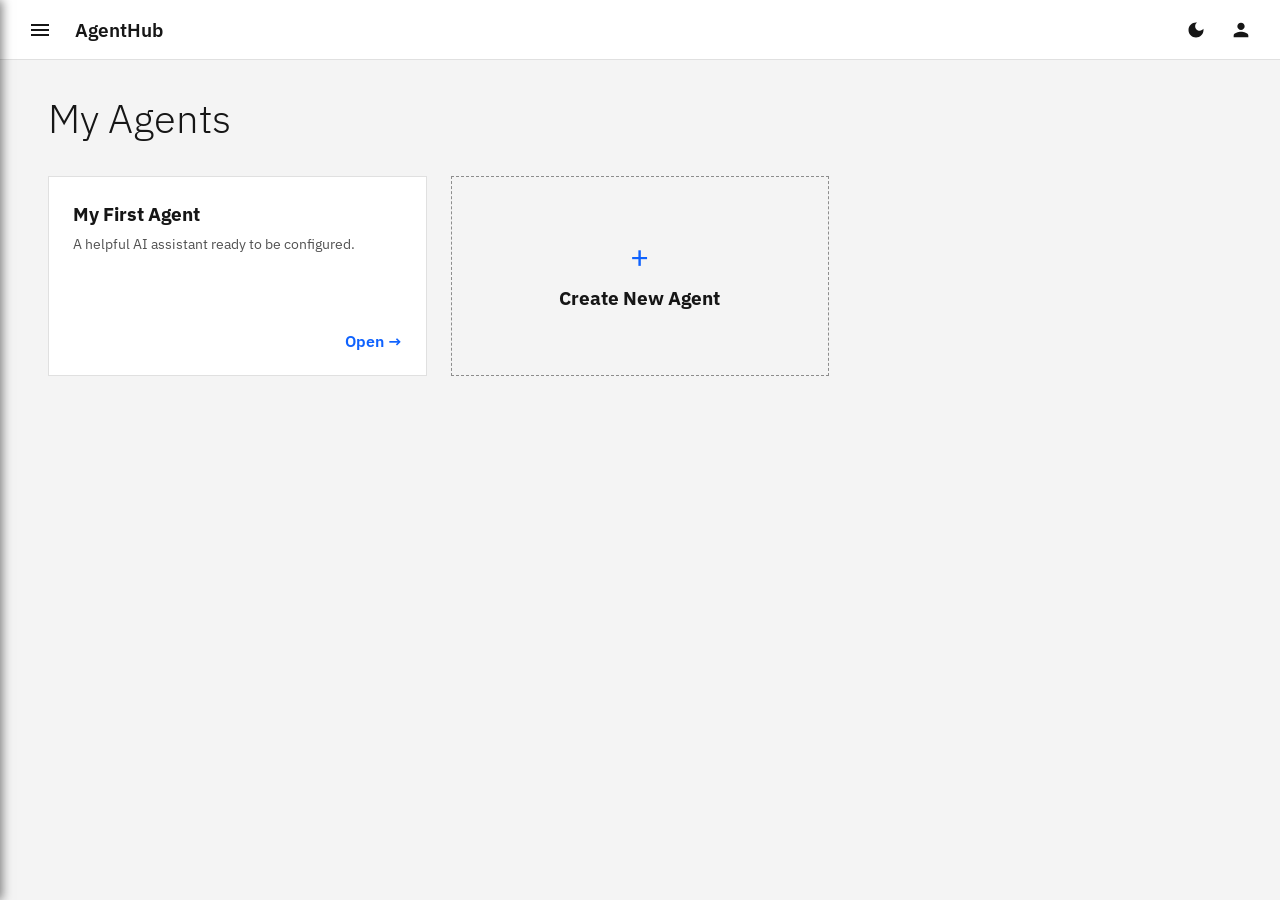
==== frontend/index.html @ a2cb10f6 "feat: Add UI improvements - Add Delete Agent button in orchestrator config panel - Add Profile butto" ====
<!DOCTYPE html>
<html lang="en">

<head>
    <meta charset="UTF-8">
    <meta name="viewport" content="width=device-width, initial-scale=1.0">
    <title>Agent Dashboard</title>
    <link rel="stylesheet" href="css/style.css">
    <link href="https://fonts.googleapis.com/css2?family=IBM+Plex+Sans:wght@300;400;500;600&display=swap"
        rel="stylesheet">
    <style>
        body {
            background-color: #f4f4f4;
            margin: 0;
            /* Remove default margin */
            padding: 0;
            /* Remove body padding to let sidebar touch edges */
        }

        .dashboard-container {
            padding: 2rem 3rem;
            /* Add generous padding to the content */
            height: 100%;
            overflow-y: auto;
        }

        .dashboard-header {
            margin: 0 0 2rem 0;
            display: flex;
            justify-content: space-between;
            align-items: center;
        }

        .dashboard-header h1 {
            font-weight: 300;
            font-size: 2.5rem;
            color: #161616;
        }

        .agent-grid {
            display: grid;
            grid-template-columns: repeat(auto-fill, minmax(300px, 1fr));
            gap: 1.5rem;
            margin: 0;
        }

        .agent-card {
            background: white;
            border: 1px solid #e0e0e0;
            padding: 1.5rem;
            cursor: pointer;
            transition: all 0.2s;
            display: flex;
            flex-direction: column;
            height: 200px;
            position: relative;
        }

        .agent-card:hover {
            transform: translateY(-4px);
            box-shadow: 0 4px 12px rgba(0, 0, 0, 0.1);
            border-color: #0f62fe;
        }

        .agent-card h3 {
            font-size: 1.2rem;
            margin-bottom: 0.5rem;
            color: #161616;
        }

        .agent-card p {
            color: #525252;
            font-size: 0.9rem;
            line-height: 1.4;
            flex: 1;
        }

        .agent-card .arrow {
            align-self: flex-end;
            color: #0f62fe;
            font-weight: 600;
        }

        .create-card {
            border: 1px dashed #8d8d8d;
            background: transparent;
            align-items: center;
            justify-content: center;
        }

        .create-card:hover {
            background: #e5e5e5;
            border-color: #161616;
        }

        .create-icon {
            font-size: 2rem;
            margin-bottom: 0.5rem;
            color: #0f62fe;
        }
    </style>
</head>

<body>
    <div class="app-container">
        <!-- Global Sidebar -->
        <nav class="main-nav" id="main-nav">
            <div class="nav-header">
                AgentHub
            </div>
            <div class="nav-links">
                <a href="index.html" class="nav-item active">
                    Agents
                </a>
                <a href="chat.html" class="nav-item">
                    Chat
                </a>
            </div>
        </nav>

        <!-- Overlay -->
        <div class="sidebar-overlay" id="sidebar-overlay" onclick="toggleSidebar()"></div>

        <!-- Top Navbar -->
        <div class="top-navbar">
            <button class="hamburger-btn" onclick="toggleSidebar()">
                <svg viewBox="0 0 24 24" width="24" height="24" fill="currentColor">
                    <path d="M3 18h18v-2H3v2zm0-5h18v-2H3v2zm0-7v2h18V6H3z"></path>
                </svg>
            </button>
            <div class="navbar-title">AgentHub</div>
            <div class="navbar-right">
                <button class="theme-toggle-btn" onclick="toggleTheme()" title="Toggle Dark Mode">
                    <svg id="theme-icon" viewBox="0 0 24 24" width="20" height="20" fill="currentColor">
                        <path
                            d="M12 3c-4.97 0-9 4.03-9 9s4.03 9 9 9 9-4.03 9-9c0-.46-.04-.92-.1-1.36-.98 1.37-2.58 2.26-4.4 2.26-3.03 0-5.5-2.47-5.5-5.5 0-1.82.89-3.42 2.26-4.4-.44-.06-.9-.1-1.36-.1z">
                        </path>
                    </svg>
                </button>
                <button class="profile-btn" onclick="openProfile()" title="Profile">
                    <svg viewBox="0 0 24 24" width="22" height="22" fill="currentColor">
                        <path
                            d="M12 12c2.21 0 4-1.79 4-4s-1.79-4-4-4-4 1.79-4 4 1.79 4 4 4zm0 2c-2.67 0-8 1.34-8 4v2h16v-2c0-2.66-5.33-4-8-4z">
                        </path>
                    </svg>
                </button>
            </div>
        </div>

        <!-- Main Content -->
        <main class="main-content">
            <div class="dashboard-container">
                <div class="dashboard-header">
                    <h1>My Agents</h1>
                </div>

                <div class="agent-grid" id="agent-grid">
                    <!-- Agents injected here -->
                    <div class="agent-card create-card" onclick="createNewAgent()">
                        <div class="create-icon">+</div>
                        <h3>Create New Agent</h3>
                    </div>
                </div>
            </div>
        </main>
    </div>

    <script>
        const API_BASE = 'http://localhost:8000';
        let agents = {};

        function toggleSidebar() {
            document.getElementById('main-nav').classList.toggle('open');
            document.getElementById('sidebar-overlay').classList.toggle('show');
        }

        async function loadAgents() {
            try {
                const response = await fetch(`${API_BASE}/agents`);
                if (!response.ok) throw new Error('Failed to load agents');

                const data = await response.json();
                agents = {};
                data.agents.forEach(agent => {
                    agents[agent.id] = agent;
                });
                renderGrid();
            } catch (error) {
                console.error('Error loading agents:', error);
                // Fallback to localStorage
                agents = JSON.parse(localStorage.getItem('mcp_agents')) || {
                    "agent_default": {
                        id: "agent_default",
                        name: "My First Agent",
                        description: "A helpful AI assistant ready to be configured.",
                        system_prompt: "You are a helpful AI assistant."
                    }
                };
                renderGrid();
            }
        }

        function renderGrid() {
            const grid = document.getElementById('agent-grid');
            const createBtn = grid.lastElementChild;
            grid.innerHTML = '';

            Object.values(agents).forEach(agent => {
                const card = document.createElement('div');
                card.className = 'agent-card';
                card.onclick = () => window.location.href = `orchestrator.html?agent=${agent.id}`;
                card.innerHTML = `
                    <h3>${agent.name}</h3>
                    <p>${agent.description || "No description provided."}</p>
                    <div class="arrow">Open →</div>
                `;
                grid.appendChild(card);
            });
            grid.appendChild(createBtn);
        }

        function createNewAgent() {
            window.location.href = `orchestrator.html?mode=create`;
        }

        function openProfile() {
            alert('🔜 Profile feature coming soon!');
        }

        function toggleTheme() {
            const html = document.documentElement;
            const currentTheme = html.getAttribute('data-theme');
            const newTheme = currentTheme === 'dark' ? 'light' : 'dark';
            html.setAttribute('data-theme', newTheme);
            localStorage.setItem('theme', newTheme);

            const icon = document.getElementById('theme-icon');
            if (icon) {
                if (newTheme === 'dark') {
                    icon.innerHTML = '<path d="M6.76 4.84l-1.8-1.79-1.41 1.41 1.79 1.79 1.42-1.41zM4 10.5H1v2h3v-2zm9-9.95h-2V3.5h2V.55zm7.45 3.91l-1.41-1.41-1.79 1.79 1.41 1.41 1.79-1.79zm-3.21 13.7l1.79 1.79 1.41-1.41-1.79-1.79-1.41 1.41zM20 10.5v2h3v-2h-3zm-8-5c-3.31 0-6 2.69-6 6s2.69 6 6 6 6-2.69 6-6-2.69-6-6-6zm-1 16.95h2V19.5h-2v2.95zm-7.45-3.91l1.41 1.41 1.79-1.8-1.41-1.41-1.79 1.8z"></path>';
                } else {
                    icon.innerHTML = '<path d="M12 3c-4.97 0-9 4.03-9 9s4.03 9 9 9 9-4.03 9-9c0-.46-.04-.92-.1-1.36-.98 1.37-2.58 2.26-4.4 2.26-3.03 0-5.5-2.47-5.5-5.5 0-1.82.89-3.42 2.26-4.4-.44-.06-.9-.1-1.36-.1z"></path>';
                }
            }
        }

        // Load agents on page load
        loadAgents();
    </script>
</body>

</html>
---- frontend/css/style.css ----
:root {
    /* Light Theme (Default) */
    --primary-blue: #0f62fe;
    --primary-hover: #0353e9;
    --bg-color: #f4f4f4;
    --surface-color: #ffffff;
    --sidebar-bg: #161616;
    --sidebar-text: #c6c6c6;
    --text-primary: #161616;
    --text-secondary: #525252;
    --border-color: #e0e0e0;
    --input-bg: #f4f4f4;
    --chat-bg: #ffffff;
    --toast-bg: #333333;
    --toast-text: #ffffff;
    --shadow-color: rgba(0, 0, 0, 0.1);
}

[data-theme="dark"] {
    /* Dark Theme */
    --primary-blue: #4589ff;
    /* Lighter blue for dark mode */
    --primary-hover: #78a9ff;
    --bg-color: #121212;
    /* Deep dark background */
    --surface-color: #1e1e1e;
    /* Slightly lighter for cards/panels */
    --sidebar-bg: #000000;
    /* Darker sidebar */
    --sidebar-text: #e0e0e0;
    --text-primary: #f4f4f4;
    --text-secondary: #a8a8a8;
    --border-color: #333333;
    --input-bg: #2d2d2d;
    --chat-bg: #1e1e1e;
    --toast-bg: #ffffff;
    --toast-text: #121212;
    --shadow-color: rgba(0, 0, 0, 0.5);
}

/* Smooth Theme Transition */
body,
.top-navbar,
.sidebar,
.config-panel,
.chat-panel,
.agent-card,
input,
textarea {
    transition: background-color 0.3s ease, color 0.3s ease, border-color 0.3s ease;
}

* {
    margin: 0;
    padding: 0;
    box-sizing: border-box;
}

body {
    font-family: 'IBM Plex Sans', sans-serif;
    background-color: var(--bg-color);
    color: var(--text-primary);
    height: 100vh;
    margin: 0;
    overflow: hidden;
    /* Prevent body scroll, let main-content scroll */
}

.app-container {
    display: flex;
    height: 100vh;
    width: 100vw;
}

/* Top Navbar */
.top-navbar {
    position: fixed;
    top: 0;
    left: 0;
    right: 0;
    height: 60px;
    background-color: var(--surface-color);
    border-bottom: 1px solid var(--border-color);
    display: flex;
    align-items: center;
    padding: 0 20px;
    z-index: 950;
    /* Below sidebar (1000) but above content */
}

/* Hamburger Button (Inside Navbar) */
.hamburger-btn {
    background: transparent;
    border: none;
    color: var(--text-primary);
    cursor: pointer;
    padding: 8px;
    border-radius: 4px;
    display: flex;
    align-items: center;
    justify-content: center;
    margin-right: 15px;
}

.hamburger-btn:hover {
    background: rgba(0, 0, 0, 0.05);
}

/* Page Title in Navbar */
.navbar-title {
    font-size: 1.2rem;
    font-weight: 600;
    color: var(--text-primary);
}

/* Adjust Main Content to sit below Navbar */
.main-content {
    flex: 1;
    overflow-y: auto;
    background-color: var(--bg-color);
    position: relative;
    margin-top: 60px;
    /* Height of navbar */
    height: calc(100vh - 60px);
    /* Full height minus navbar */
}

/* Global Nav Sidebar (Off-Canvas) */
.main-nav {
    position: fixed;
    left: -250px;
    top: 0;
    bottom: 0;
    width: 250px;
    background-color: var(--sidebar-bg);
    color: #f4f4f4;
    display: flex;
    flex-direction: column;
    border-right: 1px solid #393939;
    z-index: 1000;
    transition: left 0.3s ease;
    box-shadow: 2px 0 10px rgba(0, 0, 0, 0.5);
}

.main-nav.open {
    left: 0;
}

/* Overlay */
.sidebar-overlay {
    position: fixed;
    top: 0;
    left: 0;
    right: 0;
    bottom: 0;
    background: rgba(0, 0, 0, 0.5);
    z-index: 990;
    /* Above navbar (950) but below sidebar (1000) */
    opacity: 0;
    visibility: hidden;
    transition: opacity 0.3s;
}

.sidebar-overlay.show {
    opacity: 1;
    visibility: visible;
}

.nav-header {
    padding: 1.5rem;
    font-size: 1.2rem;
    font-weight: 600;
    border-bottom: 1px solid #393939;
    display: flex;
    align-items: center;
    gap: 0.5rem;
}

.nav-links {
    padding: 1rem 0;
    display: flex;
    flex-direction: column;
    gap: 0.5rem;
}

.nav-item {
    padding: 0.8rem 1.5rem;
    color: #c6c6c6;
    text-decoration: none;
    display: flex;
    align-items: center;
    gap: 0.8rem;
    transition: all 0.2s;
    cursor: pointer;
}

.nav-item:hover {
    background-color: #353535;
    color: #fff;
}

.nav-item.active {
    background-color: #0f62fe;
    color: #fff;
}

/* Main Content Area */
.main-content {
    flex: 1;
    overflow-y: auto;
    background-color: var(--bg-color);
    position: relative;
}

/* Adjust existing layouts to fit inside main-content */
.dashboard-container {
    padding: 2rem;
    /* max-width: 1200px;  Removed to allow full width */
    margin: 0;
    height: 100%;
}

/* Orchestrator Layout (Nested Grid) */
.orchestrator-layout {
    display: grid;
    grid-template-columns: 250px 1fr 400px;
    height: 100%;
}

/* Orchestrator Sidebar */
.sidebar {
    background-color: var(--bg-color);
    /* Match main bg or slightly darker */
    border-right: 1px solid #e0e0e0;
    display: flex;
    flex-direction: column;
    height: 100%;
    overflow-y: auto;
}

.agent-list {
    display: flex;
    flex-direction: column;
    padding: 1rem;
    gap: 0.5rem;
}

.agent-item {
    padding: 0.8rem 1rem;
    cursor: pointer;
    border-radius: 4px;
    color: var(--text-secondary);
    transition: all 0.2s;
    font-size: 0.95rem;
    display: flex;
    align-items: center;
    gap: 0.5rem;
    border: 1px solid transparent;
}

.agent-item:hover {
    background-color: var(--input-bg);
    color: var(--text-primary);
    color: var(--text-primary);
}

.agent-item.active {
    background-color: #e8f0fe;
    /* Light blue */
    color: #0f62fe;
    border-color: #0f62fe;
    font-weight: 500;
}

/* Back to Dashboard Link */
.back-link {
    display: flex;
    align-items: center;
    gap: 0.5rem;
    padding: 1rem 1.5rem;
    color: var(--text-primary);
    font-weight: 600;
    text-decoration: none;
    border-bottom: 1px solid var(--border-color);
    background: var(--surface-color);
    margin-bottom: 0.5rem;
    transition: background 0.2s;
}

.back-link:hover {
    background: var(--bg-color);
    color: #0f62fe;
}

.create-agent-btn {
    background: transparent;
    border: 1px solid #393939;
    color: var(--primary-blue);
    padding: 1rem;
    cursor: pointer;
    text-align: left;
    font-size: 1rem;
    transition: all 0.2s;
}

.create-agent-btn:hover {
    background: #353535;
    color: #ffffff;
    /* Keep white text on blue bubble */
}

/* Center Config Panel */
.config-panel {
    background-color: var(--bg-color);
    padding: 2rem;
    overflow-y: auto;
}

.config-header {
    display: flex;
    justify-content: space-between;
    align-items: center;
    margin-bottom: 2rem;
}

.config-header h1 {
    font-weight: 300;
    font-size: 2rem;
}

.save-btn {
    background-color: var(--primary-blue);
    color: #ffffff;
    /* Keep white text on blue bubble */
    border: none;
    padding: 0.8rem 1.5rem;
    font-size: 0.9rem;
    cursor: pointer;
    transition: background 0.2s;
}

.save-btn:hover {
    background-color: var(--primary-hover);
}

.form-group {
    background: var(--surface-color);
    padding: 1.5rem;
    margin-bottom: 1.5rem;
    border: 1px solid var(--border-color);
}

.form-group label {
    display: block;
    margin-bottom: 0.5rem;
    font-weight: 600;
    font-size: 0.9rem;
}

.form-group input,
.form-group textarea {
    width: 100%;
    padding: 0.8rem;
    border: 1px solid var(--border-color);
    background: var(--bg-color);
    font-family: inherit;
    background: var(--input-bg);
    color: var(--text-primary);
    font-size: 1rem;
    border-bottom: 2px solid transparent;
    transition: border-color 0.2s;
}

.form-group input:focus,
.form-group textarea:focus {
    outline: none;
    border-bottom-color: var(--primary-blue);
    background: var(--surface-color);
}

.form-group textarea {
    height: 150px;
    resize: vertical;
}

.hint {
    font-size: 0.8rem;
    color: var(--text-secondary);
    margin-top: 0.5rem;
}

/* Right Chat Panel */
.chat-panel {
    background-color: var(--chat-bg);
    border-left: 1px solid var(--border-color);
    display: flex;
    flex-direction: column;
}

.chat-header {
    padding: 1rem 1.5rem;
    border-bottom: 1px solid var(--border-color);
    background: var(--surface-color);
    display: flex;
    justify-content: space-between;
    align-items: center;
}

.chat-header-left {
    display: flex;
    align-items: center;
    gap: 0.8rem;
}

.chat-header-left h3 {
    font-size: 0.9rem;
    font-weight: 500;
    color: var(--text-secondary);
    margin: 0;
}

.chat-header-right {
    display: flex;
    align-items: center;
    gap: 1rem;
}

.model-select {
    padding: 0.5rem 1rem;
    border: 1px solid var(--border-color);
    border-radius: 4px;
    background: var(--bg-color);
    font-family: inherit;
    background: var(--input-bg);
    color: var(--text-primary);
    font-size: 0.85rem;
    color: var(--text-primary);
    cursor: pointer;
    outline: none;
}

.model-select:hover {
    background: #e0e0e0;
}

/* Editable Header Styles */
.editable-name-container {
    display: flex;
    align-items: center;
    gap: 0.5rem;
    margin-bottom: 0.5rem;
}

.agent-name-input {
    font-size: 2.5rem;
    font-weight: 300;
    color: var(--text-primary);
    border: none;
    background: transparent;
    padding: 0;
    border-radius: 0;
    width: auto;
    /* Allow JS to control width or use min-width */
    min-width: 150px;
    /* Minimum width for placeholder */
    max-width: 400px;
    font-family: inherit;
    background: var(--input-bg);
    color: var(--text-primary);
    cursor: text;
}

.agent-name-input:focus {
    border-bottom: 2px solid #0f62fe;
    background: transparent;
    outline: none;
}

.edit-icon-btn {
    background: transparent;
    border: none;
    color: var(--text-secondary);
    cursor: pointer;
    padding: 8px;
    border-radius: 50%;
    display: flex;
    align-items: center;
    opacity: 0.4;
    transition: all 0.2s;
    flex-shrink: 0;
}

.limit-msg {
    font-size: 0.8rem;
    color: #da1e28;
    /* Red */
    margin-left: 10px;
    opacity: 0;
    transition: opacity 0.2s;
    font-weight: 500;
}

.limit-msg.show {
    opacity: 1;
}

.refresh-btn {
    background: transparent;
    border: none;
    color: var(--text-secondary);
    cursor: pointer;
    padding: 0.5rem;
    border-radius: 50%;
    display: flex;
    align-items: center;
    justify-content: center;
    transition: all 0.2s;
}

.refresh-btn:hover {
    background: var(--bg-color);
    color: var(--primary-blue);
    transform: rotate(180deg);
}

.status-dot {
    width: 8px;
    height: 8px;
    background-color: #24a148;
    /* Green */
    border-radius: 50%;
}

.chat-history {
    flex: 1;
    padding: 1rem;
    overflow-y: auto;
    background-color: var(--bg-color);
    display: flex;
    flex-direction: column;
    gap: 1rem;
}

.empty-state {
    text-align: center;
    color: var(--text-secondary);
    margin-top: 50%;
    transform: translateY(-50%);
}

/* Chat Message Styles (Watsonx Inspired) */
.message {
    margin-bottom: 1.5rem;
    font-size: 0.95rem;
    line-height: 1.5;
    position: relative;
    max-width: 85%;
}

/* User Message: Gray Bubble, Right Aligned */
.message.user {
    align-self: flex-end;
    background-color: #e0e0e0;
    /* Light gray */
    color: #161616;
    padding: 0.8rem 1.2rem;
    border-radius: 20px 20px 4px 20px;
    /* Watson-like shape */
    font-weight: 400;
}

[data-theme="dark"] .message.user {
    background-color: #393939;
    color: #f4f4f4;
}

/* Assistant Message: Transparent, Icon + Header */
.message.assistant {
    align-self: flex-start;
    background-color: transparent;
    border: none;
    padding: 0;
    display: flex;
    gap: 12px;
    width: 100%;
    max-width: 100%;
    /* Use full width */
}

.assistant-avatar {
    width: 32px;
    height: 32px;
    background-color: var(--primary-blue);
    border-radius: 4px;
    /* Square with rounded corners */
    display: flex;
    align-items: center;
    justify-content: center;
    color: white;
    flex-shrink: 0;
    margin-top: 4px;
}

.assistant-body {
    display: flex;
    flex-direction: column;
    flex: 1;
}

.assistant-header {
    display: flex;
    align-items: center;
    gap: 10px;
    margin-bottom: 4px;
}

.agent-name-display {
    font-weight: 600;
    font-size: 0.9rem;
    color: var(--text-primary);
}

.msg-timestamp {
    font-size: 0.75rem;
    color: var(--text-secondary);
}

.reasoning-toggle {
    font-size: 0.75rem;
    color: var(--primary-blue);
    cursor: pointer;
    display: flex;
    align-items: center;
    gap: 4px;
    background: none;
    border: none;
    padding: 0;
}

.reasoning-toggle:hover {
    text-decoration: underline;
}

.message-text {
    color: var(--text-primary);
    white-space: pre-wrap;
}

/* Reasoning Box (Collapsible) */
.reasoning-content {
    margin-top: 8px;
    padding: 10px;
    background-color: var(--input-bg);
    border-left: 3px solid var(--primary-blue);
    font-family: 'IBM Plex Mono', monospace;
    font-size: 0.85rem;
    color: var(--text-secondary);
    display: none;
    /* Hidden by default */
    border-radius: 4px;
}

.reasoning-content.show {
    display: block;
}

.chat-input-area {
    padding: 1rem;
    background: var(--surface-color);
    border-top: 1px solid var(--border-color);
    display: flex;
    gap: 0.5rem;
}

.chat-input-area input {
    flex: 1;
    padding: 0.8rem;
    border: 1px solid var(--border-color);
    font-family: inherit;
    background: var(--input-bg);
    color: var(--text-primary);
}

.chat-input-area input:focus {
    outline: 2px solid var(--primary-blue);
    outline-offset: -2px;
}

#send-btn {
    background: var(--primary-blue);
    color: #ffffff;
    /* Keep white text on blue bubble */
    border: none;
    width: 40px;
    cursor: pointer;
    display: flex;
    align-items: center;
    justify-content: center;
}

#send-btn:disabled {
    background: #c6c6c6;
    cursor: not-allowed;
}

/* Toast Notification */
.toast {
    visibility: hidden;
    min-width: 250px;
    background-color: var(--toast-bg);
    color: var(--toast-text);
    text-align: center;
    border-radius: 4px;
    padding: 16px;
    position: fixed;
    z-index: 1;
    right: 30px;
    bottom: 30px;
    font-size: 14px;
    opacity: 0;
    transition: opacity 0.3s, bottom 0.3s;
    box-shadow: 0 4px 12px rgba(0, 0, 0, 0.15);
}

.toast.show {
    visibility: visible;
    opacity: 1;
    bottom: 50px;
}

/* Theme Toggle Button */
.theme-toggle-btn {
    background: transparent;
    border: none;
    color: var(--text-primary);
    cursor: pointer;
    padding: 8px;
    border-radius: 50%;
    display: flex;
    align-items: center;
    justify-content: center;
    transition: background 0.3s;
    margin-left: auto;
    /* Push to right */
}

.theme-toggle-btn:hover {
    background-color: var(--shadow-color);
}

/* Fixes for remaining hardcoded colors */
.form-group {
    background: var(--surface-color);
}

.chat-header {
    background: var(--surface-color);
}

.chat-input-area {
    background: var(--surface-color);
}

.message.assistant {
    background-color: var(--surface-color);
    color: var(--text-primary);
}

.message.tool {
    background-color: var(--input-bg);
    color: var(--text-primary);
}

/* Knowledge Base / RAG Styles */
.knowledge-base-section label {
    display: flex;
    align-items: center;
    gap: 10px;
}

.doc-count {
    font-weight: 400;
    font-size: 0.8rem;
    color: var(--text-secondary);
    background: var(--input-bg);
    padding: 2px 8px;
    border-radius: 10px;
}

.upload-area {
    border: 2px dashed var(--border-color);
    border-radius: 8px;
    padding: 2rem;
    text-align: center;
    cursor: pointer;
    transition: all 0.3s;
    background: var(--bg-color);
    margin-bottom: 1rem;
}

.upload-area:hover,
.upload-area.dragover {
    border-color: var(--primary-blue);
    background: rgba(15, 98, 254, 0.05);
}

.upload-icon {
    font-size: 2.5rem;
    margin-bottom: 0.5rem;
}

.upload-link {
    color: var(--primary-blue);
    font-weight: 500;
}

.url-input-group {
    display: flex;
    gap: 0.5rem;
    margin-bottom: 1rem;
}

.url-input-group input {
    flex: 1;
    padding: 0.6rem 1rem;
    border: 1px solid var(--border-color);
    border-radius: 4px;
    background: var(--input-bg);
    color: var(--text-primary);
    font-family: inherit;
}

.url-input-group input:focus {
    outline: none;
    border-color: var(--primary-blue);
}

.add-url-btn {
    background: var(--surface-color);
    border: 1px solid var(--primary-blue);
    color: var(--primary-blue);
    padding: 0.6rem 1rem;
    border-radius: 4px;
    cursor: pointer;
    font-weight: 500;
    transition: all 0.2s;
}

.add-url-btn:hover {
    background: var(--primary-blue);
    color: white;
}

.document-list {
    display: flex;
    flex-direction: column;
    gap: 0.5rem;
    max-height: 200px;
    overflow-y: auto;
}

.document-item {
    display: flex;
    align-items: center;
    justify-content: space-between;
    padding: 0.6rem 1rem;
    background: var(--input-bg);
    border-radius: 4px;
    border: 1px solid var(--border-color);
}

.document-item:hover {
    border-color: var(--primary-blue);
}

.document-info {
    display: flex;
    align-items: center;
    gap: 0.5rem;
    flex: 1;
    min-width: 0;
}

.document-icon {
    font-size: 1.2rem;
}

.document-name {
    font-weight: 500;
    white-space: nowrap;
    overflow: hidden;
    text-overflow: ellipsis;
}

.document-meta {
    font-size: 0.75rem;
    color: var(--text-secondary);
}

.delete-doc-btn {
    background: transparent;
    border: none;
    color: var(--text-secondary);
    cursor: pointer;
    padding: 4px;
    border-radius: 4px;
    display: flex;
    align-items: center;
    opacity: 0.6;
    transition: all 0.2s;
}

.delete-doc-btn:hover {
    opacity: 1;
    color: #da1e28;
    background: rgba(218, 30, 40, 0.1);
}

/* Upload Progress */
.upload-progress {
    display: flex;
    align-items: center;
    gap: 0.5rem;
    padding: 0.6rem 1rem;
    background: var(--input-bg);
    border-radius: 4px;
    margin-bottom: 0.5rem;
}

.upload-progress .spinner {
    width: 16px;
    height: 16px;
    border: 2px solid var(--border-color);
    border-top-color: var(--primary-blue);
    border-radius: 50%;
    animation: spin 1s linear infinite;
}

@keyframes spin {
    to {
        transform: rotate(360deg);
    }
}

/* Sources in Chat */
.sources-section {
    margin-top: 10px;
    padding-top: 10px;
    border-top: 1px solid var(--border-color);
}

.sources-label {
    font-size: 0.75rem;
    color: var(--text-secondary);
    margin-bottom: 5px;
    display: block;
}

.source-pill {
    display: inline-block;
    font-size: 0.7rem;
    background: var(--input-bg);
    padding: 2px 8px;
    border-radius: 10px;
    margin-right: 5px;
    margin-bottom: 5px;
    color: var(--text-secondary);
}

/* Navbar Right Section */
.navbar-right {
    display: flex;
    align-items: center;
    gap: 8px;
    margin-left: auto;
}

/* Profile Button */
.profile-btn {
    background: transparent;
    border: none;
    color: var(--text-primary);
    cursor: pointer;
    padding: 8px;
    border-radius: 50%;
    display: flex;
    align-items: center;
    justify-content: center;
    transition: all 0.3s;
}

.profile-btn:hover {
    background-color: var(--shadow-color);
    transform: scale(1.1);
}

/* Delete Agent Button */
.delete-agent-btn {
    display: flex;
    align-items: center;
    gap: 6px;
    background: transparent;
    border: 1px solid #da1e28;
    color: #da1e28;
    padding: 8px 16px;
    border-radius: 4px;
    font-size: 0.85rem;
    cursor: pointer;
    transition: all 0.2s;
}

.delete-agent-btn:hover {
    background: #da1e28;
    color: white;
}

.delete-agent-btn:disabled {
    opacity: 0.5;
    cursor: not-allowed;
}

/* Config Header Layout */
.config-header {
    display: flex;
    justify-content: space-between;
    align-items: flex-start;
    margin-bottom: 2rem;
    flex-wrap: wrap;
    gap: 1rem;
}
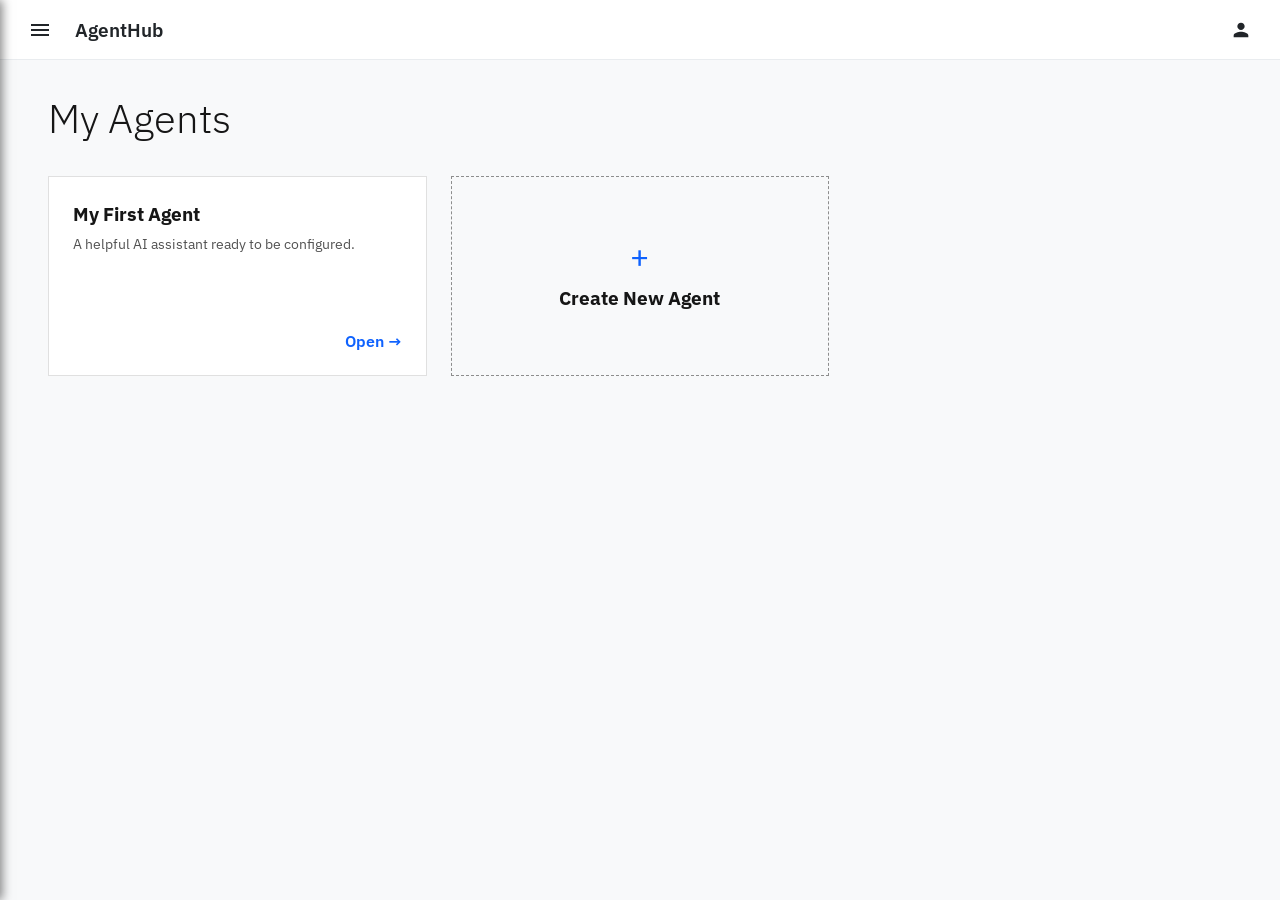
==== commit e5086464: "feat: Enhance UI/UX, global profile button, light mode default, remove emojis" ====
--- a/frontend/index.html
+++ b/frontend/index.html
@@ -115,6 +115,12 @@
                 <a href="chat.html" class="nav-item">
                     Chat
                 </a>
+                <a href="analytics.html" class="nav-item">
+                    Analytics
+                </a>
+                <a href="integrations.html" class="nav-item">
+                    Integrations
+                </a>
             </div>
         </nav>
 
@@ -130,20 +136,76 @@
             </button>
             <div class="navbar-title">AgentHub</div>
             <div class="navbar-right">
-                <button class="theme-toggle-btn" onclick="toggleTheme()" title="Toggle Dark Mode">
-                    <svg id="theme-icon" viewBox="0 0 24 24" width="20" height="20" fill="currentColor">
-                        <path
-                            d="M12 3c-4.97 0-9 4.03-9 9s4.03 9 9 9 9-4.03 9-9c0-.46-.04-.92-.1-1.36-.98 1.37-2.58 2.26-4.4 2.26-3.03 0-5.5-2.47-5.5-5.5 0-1.82.89-3.42 2.26-4.4-.44-.06-.9-.1-1.36-.1z">
-                        </path>
-                    </svg>
-                </button>
-                <button class="profile-btn" onclick="openProfile()" title="Profile">
-                    <svg viewBox="0 0 24 24" width="22" height="22" fill="currentColor">
-                        <path
-                            d="M12 12c2.21 0 4-1.79 4-4s-1.79-4-4-4-4 1.79-4 4 1.79 4 4 4zm0 2c-2.67 0-8 1.34-8 4v2h16v-2c0-2.66-5.33-4-8-4z">
-                        </path>
-                    </svg>
-                </button>
+                <!-- Profile Dropdown -->
+                <div class="profile-dropdown" id="profile-dropdown">
+                    <button class="profile-btn" onclick="toggleProfileMenu()" title="Profile">
+                        <svg viewBox="0 0 24 24" width="22" height="22" fill="currentColor">
+                            <path
+                                d="M12 12c2.21 0 4-1.79 4-4s-1.79-4-4-4-4 1.79-4 4 1.79 4 4 4zm0 2c-2.67 0-8 1.34-8 4v2h16v-2c0-2.66-5.33-4-8-4z">
+                            </path>
+                        </svg>
+                    </button>
+                    <div class="profile-menu" id="profile-menu">
+                        <div class="profile-menu-header">
+                            <div class="profile-avatar">
+                                <svg viewBox="0 0 24 24" width="32" height="32" fill="currentColor">
+                                    <path
+                                        d="M12 12c2.21 0 4-1.79 4-4s-1.79-4-4-4-4 1.79-4 4 1.79 4 4 4zm0 2c-2.67 0-8 1.34-8 4v2h16v-2c0-2.66-5.33-4-8-4z">
+                                    </path>
+                                </svg>
+                            </div>
+                            <div class="profile-info">
+                                <span class="profile-name" id="profile-name">Guest User</span>
+                                <span class="profile-email" id="profile-email">Not logged in</span>
+                            </div>
+                        </div>
+                        <div class="profile-menu-divider"></div>
+                        <a href="#" class="profile-menu-item" onclick="openSettingsPage()">
+                            <svg viewBox="0 0 24 24" width="18" height="18" fill="currentColor">
+                                <path
+                                    d="M19.14 12.94c.04-.3.06-.61.06-.94 0-.32-.02-.64-.07-.94l2.03-1.58c.18-.14.23-.41.12-.61l-1.92-3.32c-.12-.22-.37-.29-.59-.22l-2.39.96c-.5-.38-1.03-.7-1.62-.94l-.36-2.54c-.04-.24-.24-.41-.48-.41h-3.84c-.24 0-.43.17-.47.41l-.36 2.54c-.59.24-1.13.57-1.62.94l-2.39-.96c-.22-.08-.47 0-.59.22L2.74 8.87c-.12.21-.08.47.12.61l2.03 1.58c-.05.3-.09.63-.09.94s.02.64.07.94l-2.03 1.58c-.18.14-.23.41-.12.61l1.92 3.32c.12.22.37.29.59.22l2.39-.96c.5.38 1.03.7 1.62.94l.36 2.54c.05.24.24.41.48.41h3.84c.24 0 .44-.17.47-.41l.36-2.54c.59-.24 1.13-.56 1.62-.94l2.39.96c.22.08.47 0 .59-.22l1.92-3.32c.12-.22.07-.47-.12-.61l-2.01-1.58zM12 15.6c-1.98 0-3.6-1.62-3.6-3.6s1.62-3.6 3.6-3.6 3.6 1.62 3.6 3.6-1.62 3.6-3.6 3.6z" />
+                            </svg>
+                            Settings
+                        </a>
+                        <a href="#" class="profile-menu-item" onclick="openRegionSelector()">
+                            <svg viewBox="0 0 24 24" width="18" height="18" fill="currentColor">
+                                <path
+                                    d="M12 2C8.13 2 5 5.13 5 9c0 5.25 7 13 7 13s7-7.75 7-13c0-3.87-3.13-7-7-7zm0 9.5c-1.38 0-2.5-1.12-2.5-2.5s1.12-2.5 2.5-2.5 2.5 1.12 2.5 2.5-1.12 2.5-2.5 2.5z" />
+                            </svg>
+                            Region
+                            <span class="menu-badge" id="current-region">US-East</span>
+                        </a>
+                        <a href="#" class="profile-menu-item" onclick="openApiKeys()">
+                            <svg viewBox="0 0 24 24" width="18" height="18" fill="currentColor">
+                                <path
+                                    d="M12.65 10C11.83 7.67 9.61 6 7 6c-3.31 0-6 2.69-6 6s2.69 6 6 6c2.61 0 4.83-1.67 5.65-4H17v4h4v-4h2v-4H12.65zM7 14c-1.1 0-2-.9-2-2s.9-2 2-2 2 .9 2 2-.9 2-2 2z" />
+                            </svg>
+                            API Keys
+                        </a>
+                        <div class="profile-menu-item theme-toggle">
+                            <div style="display:flex; align-items:center; gap:10px;">
+                                <svg viewBox="0 0 24 24" width="18" height="18" fill="currentColor">
+                                    <path
+                                        d="M12 3c-4.97 0-9 4.03-9 9s4.03 9 9 9 9-4.03 9-9c0-.46-.04-.92-.1-1.36-.98 1.37-2.58 2.26-4.4 2.26-3.03 0-5.5-2.47-5.5-5.5 0-1.82.89-3.42 2.26-4.4-.44-.06-.9-.1-1.36-.1z">
+                                    </path>
+                                </svg>
+                                Dark Mode
+                            </div>
+                            <label class="theme-switch">
+                                <input type="checkbox" id="theme-checkbox">
+                                <span class="slider"></span>
+                            </label>
+                        </div>
+                        <div class="profile-menu-divider"></div>
+                        <a href="#" class="profile-menu-item logout" onclick="handleLogout()">
+                            <svg viewBox="0 0 24 24" width="18" height="18" fill="currentColor">
+                                <path
+                                    d="M17 7l-1.41 1.41L18.17 11H8v2h10.17l-2.58 2.58L17 17l5-5zM4 5h8V3H4c-1.1 0-2 .9-2 2v14c0 1.1.9 2 2 2h8v-2H4V5z" />
+                            </svg>
+                            Logout
+                        </a>
+                    </div>
+                </div>
             </div>
         </div>
 
@@ -165,30 +227,27 @@
         </main>
     </div>
 
+    <script src="js/script.js"></script>
     <script>
-        const API_BASE = 'http://localhost:8000';
-        let agents = {};
-
-        function toggleSidebar() {
-            document.getElementById('main-nav').classList.toggle('open');
-            document.getElementById('sidebar-overlay').classList.toggle('show');
-        }
-
-        async function loadAgents() {
+        const API_BASE_URL = 'http://localhost:8000'; // Renamed to avoid conflict if script.js defines API_BASE
+        // script.js defines API_BASE, so we can use it.
+
+        // Override loadAgents from script.js if needed, or just use a custom one for the grid
+        async function loadAgentsGrid() {
             try {
                 const response = await fetch(`${API_BASE}/agents`);
                 if (!response.ok) throw new Error('Failed to load agents');
 
                 const data = await response.json();
-                agents = {};
+                let agents = {};
                 data.agents.forEach(agent => {
                     agents[agent.id] = agent;
                 });
-                renderGrid();
+                renderGrid(agents);
             } catch (error) {
                 console.error('Error loading agents:', error);
                 // Fallback to localStorage
-                agents = JSON.parse(localStorage.getItem('mcp_agents')) || {
+                let agents = JSON.parse(localStorage.getItem('mcp_agents')) || {
                     "agent_default": {
                         id: "agent_default",
                         name: "My First Agent",
@@ -196,13 +255,18 @@
                         system_prompt: "You are a helpful AI assistant."
                     }
                 };
-                renderGrid();
+                renderGrid(agents);
             }
         }
 
-        function renderGrid() {
+        function renderGrid(agents) {
             const grid = document.getElementById('agent-grid');
-            const createBtn = grid.lastElementChild;
+            // Keep the create button
+            const createBtn = document.createElement('div');
+            createBtn.className = 'agent-card create-card';
+            createBtn.onclick = createNewAgent;
+            createBtn.innerHTML = '<div class="create-icon">+</div><h3>Create New Agent</h3>';
+
             grid.innerHTML = '';
 
             Object.values(agents).forEach(agent => {
@@ -212,7 +276,7 @@
                 card.innerHTML = `
                     <h3>${agent.name}</h3>
                     <p>${agent.description || "No description provided."}</p>
-                    <div class="arrow">Open →</div>
+                    <div class="arrow">Open &rarr;</div>
                 `;
                 grid.appendChild(card);
             });
@@ -223,29 +287,10 @@
             window.location.href = `orchestrator.html?mode=create`;
         }
 
-        function openProfile() {
-            alert('🔜 Profile feature coming soon!');
-        }
-
-        function toggleTheme() {
-            const html = document.documentElement;
-            const currentTheme = html.getAttribute('data-theme');
-            const newTheme = currentTheme === 'dark' ? 'light' : 'dark';
-            html.setAttribute('data-theme', newTheme);
-            localStorage.setItem('theme', newTheme);
-
-            const icon = document.getElementById('theme-icon');
-            if (icon) {
-                if (newTheme === 'dark') {
-                    icon.innerHTML = '<path d="M6.76 4.84l-1.8-1.79-1.41 1.41 1.79 1.79 1.42-1.41zM4 10.5H1v2h3v-2zm9-9.95h-2V3.5h2V.55zm7.45 3.91l-1.41-1.41-1.79 1.79 1.41 1.41 1.79-1.79zm-3.21 13.7l1.79 1.79 1.41-1.41-1.79-1.79-1.41 1.41zM20 10.5v2h3v-2h-3zm-8-5c-3.31 0-6 2.69-6 6s2.69 6 6 6 6-2.69 6-6-2.69-6-6-6zm-1 16.95h2V19.5h-2v2.95zm-7.45-3.91l1.41 1.41 1.79-1.8-1.41-1.41-1.79 1.8z"></path>';
-                } else {
-                    icon.innerHTML = '<path d="M12 3c-4.97 0-9 4.03-9 9s4.03 9 9 9 9-4.03 9-9c0-.46-.04-.92-.1-1.36-.98 1.37-2.58 2.26-4.4 2.26-3.03 0-5.5-2.47-5.5-5.5 0-1.82.89-3.42 2.26-4.4-.44-.06-.9-.1-1.36-.1z"></path>';
-                }
-            }
-        }
-
-        // Load agents on page load
-        loadAgents();
+        // Initialize
+        document.addEventListener('DOMContentLoaded', () => {
+            loadAgentsGrid();
+        });
     </script>
 </body>
 
--- a/frontend/css/style.css
+++ b/frontend/css/style.css
@@ -1,19 +1,74 @@
 :root {
-    /* Light Theme (Default) */
+    /* Professional Light Theme (Default) */
     --primary-blue: #0f62fe;
     --primary-hover: #0353e9;
-    --bg-color: #f4f4f4;
+    --bg-color: #f8f9fa;
     --surface-color: #ffffff;
     --sidebar-bg: #161616;
-    --sidebar-text: #c6c6c6;
-    --text-primary: #161616;
-    --text-secondary: #525252;
-    --border-color: #e0e0e0;
-    --input-bg: #f4f4f4;
+    --sidebar-text: #f4f4f4;
+    --text-primary: #212529;
+    --text-secondary: #6c757d;
+    --border-color: #e9ecef;
+    --input-bg: #ffffff;
     --chat-bg: #ffffff;
-    --toast-bg: #333333;
+    --toast-bg: #212529;
     --toast-text: #ffffff;
-    --shadow-color: rgba(0, 0, 0, 0.1);
+    --shadow-color: rgba(0, 0, 0, 0.08);
+    --font-family: 'IBM Plex Sans', -apple-system, BlinkMacSystemFont, "Segoe UI", Roboto, "Helvetica Neue", Arial, sans-serif;
+}
+
+/* Theme Switch in Profile Menu */
+.theme-switch-wrapper {
+    display: flex;
+    align-items: center;
+    justify-content: space-between;
+    width: 100%;
+}
+
+.theme-switch {
+    position: relative;
+    display: inline-block;
+    width: 36px;
+    height: 20px;
+    margin-left: 10px;
+}
+
+.theme-switch input {
+    opacity: 0;
+    width: 0;
+    height: 0;
+}
+
+.slider {
+    position: absolute;
+    cursor: pointer;
+    top: 0;
+    left: 0;
+    right: 0;
+    bottom: 0;
+    background-color: #ccc;
+    transition: .4s;
+    border-radius: 34px;
+}
+
+.slider:before {
+    position: absolute;
+    content: "";
+    height: 14px;
+    width: 14px;
+    left: 3px;
+    bottom: 3px;
+    background-color: white;
+    transition: .4s;
+    border-radius: 50%;
+}
+
+input:checked+.slider {
+    background-color: var(--primary-blue);
+}
+
+input:checked+.slider:before {
+    transform: translateX(16px);
 }
 
 [data-theme="dark"] {
@@ -1027,4 +1082,963 @@
     margin-bottom: 2rem;
     flex-wrap: wrap;
     gap: 1rem;
+}
+
+/* Form Actions - Save Button */
+.form-actions {
+    margin-top: 1rem;
+    margin-bottom: 1rem;
+}
+
+.save-agent-btn {
+    display: flex;
+    align-items: center;
+    gap: 8px;
+    background: var(--primary-blue);
+    border: none;
+    color: white;
+    padding: 12px 24px;
+    border-radius: 4px;
+    font-size: 1rem;
+    font-weight: 500;
+    cursor: pointer;
+    transition: all 0.2s;
+}
+
+.save-agent-btn:hover {
+    background: var(--primary-hover);
+    transform: translateY(-1px);
+}
+
+.save-agent-btn:active {
+    transform: translateY(0);
+}
+
+/* Delete Confirmation Modal */
+.modal-overlay {
+    position: fixed;
+    top: 0;
+    left: 0;
+    right: 0;
+    bottom: 0;
+    background: rgba(0, 0, 0, 0.6);
+    display: flex;
+    align-items: center;
+    justify-content: center;
+    z-index: 2000;
+    backdrop-filter: blur(4px);
+}
+
+.modal-dialog {
+    background: var(--surface-color);
+    border-radius: 8px;
+    padding: 24px;
+    max-width: 400px;
+    width: 90%;
+    box-shadow: 0 10px 40px rgba(0, 0, 0, 0.3);
+    animation: modalSlideIn 0.2s ease-out;
+}
+
+@keyframes modalSlideIn {
+    from {
+        opacity: 0;
+        transform: translateY(-20px);
+    }
+
+    to {
+        opacity: 1;
+        transform: translateY(0);
+    }
+}
+
+.modal-dialog h3 {
+    margin: 0 0 16px 0;
+    color: var(--text-primary);
+    font-size: 1.25rem;
+}
+
+.modal-dialog p {
+    margin: 0 0 12px 0;
+    color: var(--text-secondary);
+    line-height: 1.5;
+}
+
+.modal-warning {
+    color: #da1e28 !important;
+    font-weight: 500;
+    background: rgba(218, 30, 40, 0.1);
+    padding: 10px;
+    border-radius: 4px;
+    margin-bottom: 20px !important;
+}
+
+.modal-buttons {
+    display: flex;
+    gap: 12px;
+    justify-content: flex-end;
+}
+
+.modal-btn {
+    padding: 10px 20px;
+    border-radius: 4px;
+    font-size: 0.9rem;
+    font-weight: 500;
+    cursor: pointer;
+    transition: all 0.2s;
+    border: none;
+}
+
+.modal-btn-cancel {
+    background: var(--input-bg);
+    color: var(--text-primary);
+}
+
+.modal-btn-cancel:hover {
+    background: var(--border-color);
+}
+
+.modal-btn-delete {
+    background: #da1e28;
+    color: white;
+}
+
+.modal-btn-delete:hover {
+    background: #b81922;
+}
+
+/* Enhanced Config Panel Styles */
+.config-panel {
+    background: linear-gradient(180deg, var(--bg-color) 0%, var(--surface-color) 100%);
+    padding: 2.5rem;
+    overflow-y: auto;
+}
+
+.config-header {
+    display: flex;
+    justify-content: space-between;
+    align-items: flex-start;
+    margin-bottom: 2rem;
+    padding-bottom: 1.5rem;
+    border-bottom: 1px solid var(--border-color);
+}
+
+.editable-name-container {
+    display: flex;
+    align-items: center;
+    gap: 0.75rem;
+}
+
+.agent-name-input {
+    font-size: 2rem;
+    font-weight: 600;
+    color: var(--text-primary);
+    border: none;
+    background: transparent;
+    padding: 0.5rem 0;
+    border-radius: 0;
+    min-width: 200px;
+    max-width: 400px;
+    border-bottom: 2px solid transparent;
+    transition: all 0.3s;
+}
+
+.agent-name-input:hover {
+    border-bottom-color: var(--border-color);
+}
+
+.agent-name-input:focus {
+    outline: none;
+    border-bottom-color: var(--primary-blue);
+    background: rgba(15, 98, 254, 0.05);
+    padding: 0.5rem;
+    border-radius: 8px 8px 0 0;
+}
+
+/* Enhanced Form Groups */
+.form-group {
+    background: var(--surface-color);
+    padding: 1.75rem;
+    margin-bottom: 1.25rem;
+    border: 1px solid var(--border-color);
+    border-radius: 12px;
+    transition: all 0.3s;
+    box-shadow: 0 2px 8px rgba(0, 0, 0, 0.04);
+}
+
+.form-group:hover {
+    box-shadow: 0 4px 16px rgba(0, 0, 0, 0.08);
+    border-color: rgba(15, 98, 254, 0.3);
+}
+
+.form-group label {
+    display: block;
+    margin-bottom: 0.75rem;
+    font-weight: 600;
+    font-size: 0.95rem;
+    color: var(--text-primary);
+}
+
+.form-group input,
+.form-group textarea {
+    width: 100%;
+    padding: 1rem;
+    border: 2px solid var(--border-color);
+    border-radius: 8px;
+    background: var(--input-bg);
+    color: var(--text-primary);
+    font-size: 1rem;
+    transition: all 0.3s;
+}
+
+.form-group input:focus,
+.form-group textarea:focus {
+    outline: none;
+    border-color: var(--primary-blue);
+    box-shadow: 0 0 0 4px rgba(15, 98, 254, 0.1);
+    background: var(--surface-color);
+}
+
+.form-group textarea {
+    min-height: 120px;
+    resize: vertical;
+    line-height: 1.6;
+}
+
+/* Enhanced Sidebar Styles */
+.sidebar {
+    background: linear-gradient(180deg, var(--surface-color) 0%, var(--bg-color) 100%);
+    border-right: 1px solid var(--border-color);
+}
+
+.agent-item {
+    padding: 1rem 1.25rem;
+    margin: 0.25rem 0.75rem;
+    border-radius: 10px;
+    font-weight: 500;
+    transition: all 0.2s;
+}
+
+.agent-item:hover {
+    background: var(--input-bg);
+    transform: translateX(4px);
+}
+
+.agent-item.active {
+    background: linear-gradient(135deg, rgba(15, 98, 254, 0.1) 0%, rgba(105, 41, 196, 0.1) 100%);
+    border-left: 3px solid var(--primary-blue);
+    color: var(--primary-blue);
+}
+
+.create-agent-btn {
+    margin: 1rem;
+    padding: 1rem;
+    border-radius: 10px;
+    background: linear-gradient(135deg, var(--primary-blue) 0%, #6929c4 100%);
+    color: white;
+    font-weight: 600;
+    border: none;
+    cursor: pointer;
+    transition: all 0.3s;
+    display: flex;
+    align-items: center;
+    justify-content: center;
+    gap: 8px;
+}
+
+.create-agent-btn:hover {
+    transform: translateY(-2px);
+    box-shadow: 0 6px 20px rgba(15, 98, 254, 0.4);
+}
+
+/* Enhanced Chat Panel */
+.chat-panel {
+    background: var(--surface-color);
+    border-left: 1px solid var(--border-color);
+}
+
+.chat-header {
+    background: linear-gradient(180deg, var(--surface-color) 0%, var(--bg-color) 100%);
+    border-bottom: 1px solid var(--border-color);
+    padding: 1.25rem 1.5rem;
+}
+
+.chat-history {
+    background: var(--bg-color);
+    padding: 1.5rem;
+}
+
+.message.user {
+    background: linear-gradient(135deg, var(--primary-blue) 0%, #0353e9 100%);
+    color: white;
+    border-radius: 18px 18px 4px 18px;
+    padding: 1rem 1.25rem;
+}
+
+.message.assistant {
+    background: transparent;
+}
+
+/* Enhanced Upload Area */
+.upload-area {
+    border: 2px dashed var(--border-color);
+    border-radius: 12px;
+    padding: 2.5rem;
+    text-align: center;
+    cursor: pointer;
+    transition: all 0.3s;
+    background: linear-gradient(135deg, rgba(15, 98, 254, 0.02) 0%, rgba(105, 41, 196, 0.02) 100%);
+}
+
+.upload-area:hover {
+    border-color: var(--primary-blue);
+    background: linear-gradient(135deg, rgba(15, 98, 254, 0.05) 0%, rgba(105, 41, 196, 0.05) 100%);
+    transform: scale(1.01);
+}
+
+.upload-area.dragover {
+    border-color: var(--primary-blue);
+    background: rgba(15, 98, 254, 0.1);
+}
+
+.upload-icon {
+    font-size: 3rem;
+    margin-bottom: 1rem;
+}
+
+/* Document List Enhancement */
+.document-item {
+    background: var(--bg-color);
+    border-radius: 10px;
+    padding: 1rem;
+    margin-bottom: 0.75rem;
+    border: 1px solid var(--border-color);
+    transition: all 0.2s;
+}
+
+.document-item:hover {
+    border-color: var(--primary-blue);
+    box-shadow: 0 4px 12px rgba(0, 0, 0, 0.08);
+}
+
+/* Status Indicators */
+.status-dot {
+    width: 10px;
+    height: 10px;
+    background: linear-gradient(135deg, #24a148 0%, #198038 100%);
+    border-radius: 50%;
+    box-shadow: 0 0 8px rgba(36, 161, 72, 0.5);
+    animation: pulse-glow 2s infinite;
+}
+
+@keyframes pulse-glow {
+
+    0%,
+    100% {
+        box-shadow: 0 0 8px rgba(36, 161, 72, 0.5);
+    }
+
+    50% {
+        box-shadow: 0 0 16px rgba(36, 161, 72, 0.8);
+    }
+}
+
+/* Improved Scrollbar */
+::-webkit-scrollbar {
+    width: 8px;
+}
+
+::-webkit-scrollbar-track {
+    background: var(--bg-color);
+}
+
+::-webkit-scrollbar-thumb {
+    background: var(--border-color);
+    border-radius: 4px;
+}
+
+/* Settings Modal Styles */
+.settings-dialog {
+    max-width: 500px;
+}
+
+.modal-header {
+    display: flex;
+    justify-content: space-between;
+    align-items: center;
+    margin-bottom: 20px;
+}
+
+.close-btn {
+    background: none;
+    border: none;
+    font-size: 1.5rem;
+    cursor: pointer;
+    color: var(--text-secondary);
+}
+
+.settings-tabs {
+    display: flex;
+    gap: 10px;
+    margin-bottom: 20px;
+    border-bottom: 1px solid var(--border-color);
+}
+
+.settings-tab {
+    background: none;
+    border: none;
+    padding: 10px 15px;
+    cursor: pointer;
+    color: var(--text-secondary);
+    font-weight: 500;
+    border-bottom: 2px solid transparent;
+}
+
+.settings-tab.active {
+    color: var(--primary-blue);
+    border-bottom-color: var(--primary-blue);
+}
+
+.form-group-sm {
+    margin-bottom: 15px;
+}
+
+.form-group-sm label {
+    display: block;
+    margin-bottom: 5px;
+    font-size: 0.9rem;
+    color: var(--text-secondary);
+}
+
+.form-group-sm input,
+.form-group-sm select {
+    width: 100%;
+    padding: 10px;
+    border: 1px solid var(--border-color);
+    border-radius: 6px;
+    background: var(--input-bg);
+    color: var(--text-primary);
+}
+
+.modal-btn-primary {
+    background: var(--primary-blue);
+    color: white;
+    width: 100%;
+    margin-top: 10px;
+}
+
+.modal-btn-primary:hover {
+    background: var(--primary-hover);
+}
+
+.settings-btn {
+    background: none;
+    border: none;
+    color: var(--text-secondary);
+    cursor: pointer;
+    padding: 8px;
+    border-radius: 50%;
+    transition: all 0.2s;
+    display: flex;
+    align-items: center;
+    justify-content: center;
+}
+
+.settings-btn:hover {
+    background: var(--input-bg);
+    color: var(--text-primary);
+}
+
+/* Monitoring Button in Navbar */
+.monitoring-btn-nav {
+    background: transparent;
+    border: 1px solid var(--border-color);
+    color: var(--text-secondary);
+    padding: 6px 12px;
+    border-radius: 6px;
+    cursor: pointer;
+    transition: all 0.2s;
+    display: flex;
+    align-items: center;
+    gap: 6px;
+    font-size: 0.85rem;
+    font-weight: 500;
+}
+
+.monitoring-btn-nav:hover {
+    background: var(--input-bg);
+    color: var(--text-primary);
+    border-color: var(--primary-blue);
+}
+
+.monitoring-btn-nav svg {
+    opacity: 0.7;
+}
+
+.monitoring-btn-nav:hover svg {
+    opacity: 1;
+}
+
+.monitoring-btn-nav span {
+    display: inline;
+}
+
+@media (max-width: 600px) {
+    .monitoring-btn-nav span {
+        display: none;
+    }
+}
+
+/* ==================== Profile Dropdown ==================== */
+.profile-dropdown {
+    position: relative;
+}
+
+.profile-menu {
+    position: absolute;
+    top: calc(100% + 8px);
+    right: 0;
+    width: 280px;
+    background: var(--surface-color);
+    border: 1px solid var(--border-color);
+    border-radius: 12px;
+    box-shadow: 0 10px 40px rgba(0, 0, 0, 0.2);
+    opacity: 0;
+    visibility: hidden;
+    transform: translateY(-10px);
+    transition: all 0.2s ease;
+    z-index: 1000;
+    overflow: hidden;
+}
+
+.profile-menu.show {
+    opacity: 1;
+    visibility: visible;
+    transform: translateY(0);
+}
+
+.profile-menu-header {
+    display: flex;
+    align-items: center;
+    gap: 12px;
+    padding: 16px;
+    background: linear-gradient(135deg, var(--primary-blue) 0%, #6929c4 100%);
+}
+
+.profile-avatar {
+    width: 48px;
+    height: 48px;
+    border-radius: 50%;
+    background: rgba(255, 255, 255, 0.2);
+    display: flex;
+    align-items: center;
+    justify-content: center;
+    color: white;
+}
+
+.profile-info {
+    display: flex;
+    flex-direction: column;
+    gap: 2px;
+}
+
+.profile-name {
+    font-weight: 600;
+    font-size: 0.95rem;
+    color: white;
+}
+
+.profile-email {
+    font-size: 0.8rem;
+    color: rgba(255, 255, 255, 0.8);
+}
+
+.profile-menu-divider {
+    height: 1px;
+    background: var(--border-color);
+    margin: 4px 0;
+}
+
+.profile-menu-item {
+    display: flex;
+    align-items: center;
+    gap: 12px;
+    padding: 12px 16px;
+    color: var(--text-primary);
+    text-decoration: none;
+    font-size: 0.9rem;
+    transition: all 0.15s;
+    cursor: pointer;
+}
+
+.profile-menu-item:hover {
+    background: var(--input-bg);
+}
+
+.profile-menu-item svg {
+    color: var(--text-secondary);
+    transition: color 0.15s;
+}
+
+.profile-menu-item:hover svg {
+    color: var(--primary-blue);
+}
+
+.profile-menu-item.logout {
+    color: #da1e28;
+}
+
+.profile-menu-item.logout:hover {
+    background: rgba(218, 30, 40, 0.1);
+}
+
+.profile-menu-item.logout svg {
+    color: #da1e28;
+}
+
+.menu-badge {
+    margin-left: auto;
+    padding: 3px 8px;
+    background: var(--input-bg);
+    border-radius: 4px;
+    font-size: 0.75rem;
+    color: var(--text-secondary);
+    font-weight: 500;
+}
+
+/* Region Modal */
+.modal-overlay {
+    position: fixed;
+    top: 0;
+    left: 0;
+    right: 0;
+    bottom: 0;
+    background: rgba(0, 0, 0, 0.5);
+    display: flex;
+    align-items: center;
+    justify-content: center;
+    z-index: 2000;
+    opacity: 0;
+    visibility: hidden;
+    transition: all 0.2s;
+}
+
+.modal-overlay.show {
+    opacity: 1;
+    visibility: visible;
+}
+
+.modal-content {
+    background: var(--surface-color);
+    border-radius: 12px;
+    width: 90%;
+    max-width: 480px;
+    box-shadow: 0 20px 60px rgba(0, 0, 0, 0.3);
+    overflow: hidden;
+}
+
+.modal-header {
+    display: flex;
+    align-items: center;
+    justify-content: space-between;
+    padding: 16px 20px;
+    border-bottom: 1px solid var(--border-color);
+}
+
+.modal-header h3 {
+    font-size: 1.1rem;
+    font-weight: 600;
+    color: var(--text-primary);
+    margin: 0;
+}
+
+.modal-close {
+    background: none;
+    border: none;
+    color: var(--text-secondary);
+    cursor: pointer;
+    padding: 4px;
+    border-radius: 4px;
+    transition: all 0.15s;
+}
+
+.modal-close:hover {
+    background: var(--input-bg);
+    color: var(--text-primary);
+}
+
+.modal-body {
+    padding: 20px;
+}
+
+.region-list {
+    display: flex;
+    flex-direction: column;
+    gap: 8px;
+}
+
+.region-option {
+    display: flex;
+    align-items: center;
+    gap: 12px;
+    padding: 12px 16px;
+    border: 1px solid var(--border-color);
+    border-radius: 8px;
+    background: var(--input-bg);
+    cursor: pointer;
+    transition: all 0.15s;
+}
+
+.region-option:hover {
+    border-color: var(--primary-blue);
+}
+
+.region-option.active {
+    border-color: var(--primary-blue);
+    background: rgba(15, 98, 254, 0.1);
+}
+
+.region-option .region-flag {
+    font-size: 1.5rem;
+}
+
+.region-option .region-details {
+    display: flex;
+    flex-direction: column;
+}
+
+.region-option .region-name {
+    font-weight: 500;
+    color: var(--text-primary);
+}
+
+.region-option .region-code {
+    font-size: 0.8rem;
+    color: var(--text-secondary);
+}
+
+.region-option .region-check {
+    margin-left: auto;
+    color: var(--primary-blue);
+    opacity: 0;
+}
+
+.region-option.active .region-check {
+    opacity: 1;
+}
+
+/* API Keys Modal */
+.api-key-item {
+    display: flex;
+    align-items: center;
+    gap: 12px;
+    padding: 12px;
+    background: var(--input-bg);
+    border-radius: 8px;
+    margin-bottom: 12px;
+}
+
+.api-key-item input {
+    flex: 1;
+    background: transparent;
+    border: none;
+    color: var(--text-primary);
+    font-family: monospace;
+    font-size: 0.9rem;
+}
+
+.api-key-item input:focus {
+    outline: none;
+}
+
+.api-key-actions {
+    display: flex;
+    gap: 6px;
+}
+
+.api-key-btn {
+    background: none;
+    border: none;
+    color: var(--text-secondary);
+    cursor: pointer;
+    padding: 6px;
+    border-radius: 4px;
+    transition: all 0.15s;
+}
+
+.api-key-btn:hover {
+    background: var(--border-color);
+    color: var(--text-primary);
+}
+
+.generate-key-btn {
+    width: 100%;
+    padding: 12px;
+    background: linear-gradient(135deg, var(--primary-blue) 0%, #0353e9 100%);
+    color: white;
+    border: none;
+    border-radius: 8px;
+    font-weight: 500;
+    cursor: pointer;
+    transition: all 0.2s;
+}
+
+.generate-key-btn:hover {
+    transform: translateY(-1px);
+    box-shadow: 0 4px 15px rgba(15, 98, 254, 0.4);
+}
+
+/* ==================== Template Picker ====================*/
+.template-grid {
+    display: grid;
+    grid-template-columns: repeat(auto-fill, minmax(200px, 1fr));
+    gap: 16px;
+}
+
+.template-card {
+    display: flex;
+    flex-direction: column;
+    align-items: center;
+    padding: 20px;
+    background: var(--input-bg);
+    border: 1px solid var(--border-color);
+    border-radius: 12px;
+    cursor: pointer;
+    transition: all 0.2s;
+    text-align: center;
+}
+
+.template-card:hover {
+    border-color: var(--primary-blue);
+    transform: translateY(-2px);
+    box-shadow: 0 8px 25px rgba(0, 0, 0, 0.15);
+}
+
+.template-icon {
+    font-size: 2.5rem;
+    margin-bottom: 12px;
+}
+
+.template-info h4 {
+    font-size: 1rem;
+    font-weight: 600;
+    color: var(--text-primary);
+    margin: 0 0 6px 0;
+}
+
+.template-info p {
+    font-size: 0.8rem;
+    color: var(--text-secondary);
+    margin: 0;
+    line-height: 1.4;
+}
+
+.template-category {
+    display: inline-block;
+    padding: 2px 8px;
+    background: var(--primary-blue);
+    color: white;
+    border-radius: 4px;
+    font-size: 0.7rem;
+    margin-top: 8px;
+}
+
+/* ==================== Model Selector ====================*/
+.model-selector {
+    display: flex;
+    align-items: center;
+    gap: 8px;
+    padding: 8px 12px;
+    background: var(--input-bg);
+    border: 1px solid var(--border-color);
+    border-radius: 8px;
+    margin-top: 12px;
+}
+
+.model-selector label {
+    font-size: 0.8rem;
+    color: var(--text-secondary);
+}
+
+.model-selector select {
+    flex: 1;
+    background: transparent;
+    border: none;
+    color: var(--text-primary);
+    font-size: 0.9rem;
+    cursor: pointer;
+}
+
+.model-selector select:focus {
+    outline: none;
+}
+
+/* ==================== Chat History Sidebar ====================*/
+.chat-history-section {
+    border-top: 1px solid var(--border-color);
+    margin-top: 16px;
+    padding-top: 16px;
+}
+
+.chat-history-header {
+    display: flex;
+    align-items: center;
+    justify-content: space-between;
+    margin-bottom: 12px;
+}
+
+.chat-history-header h4 {
+    font-size: 0.85rem;
+    font-weight: 600;
+    color: var(--text-secondary);
+    margin: 0;
+}
+
+.chat-session-item {
+    display: flex;
+    align-items: center;
+    gap: 8px;
+    padding: 8px 10px;
+    border-radius: 6px;
+    cursor: pointer;
+    transition: all 0.15s;
+    margin-bottom: 4px;
+}
+
+.chat-session-item:hover {
+    background: var(--input-bg);
+}
+
+.chat-session-item.active {
+    background: var(--primary-blue);
+    color: white;
+}
+
+.chat-session-title {
+    flex: 1;
+    font-size: 0.85rem;
+    overflow: hidden;
+    text-overflow: ellipsis;
+    white-space: nowrap;
+}
+
+.chat-session-time {
+    font-size: 0.7rem;
+    color: var(--text-secondary);
+}
+
+.new-chat-btn {
+    width: 100%;
+    padding: 8px;
+    background: transparent;
+    border: 1px dashed var(--border-color);
+    border-radius: 6px;
+    color: var(--text-secondary);
+    font-size: 0.85rem;
+    cursor: pointer;
+    transition: all 0.15s;
+}
+
+.new-chat-btn:hover {
+    border-color: var(--primary-blue);
+    color: var(--primary-blue);
 }
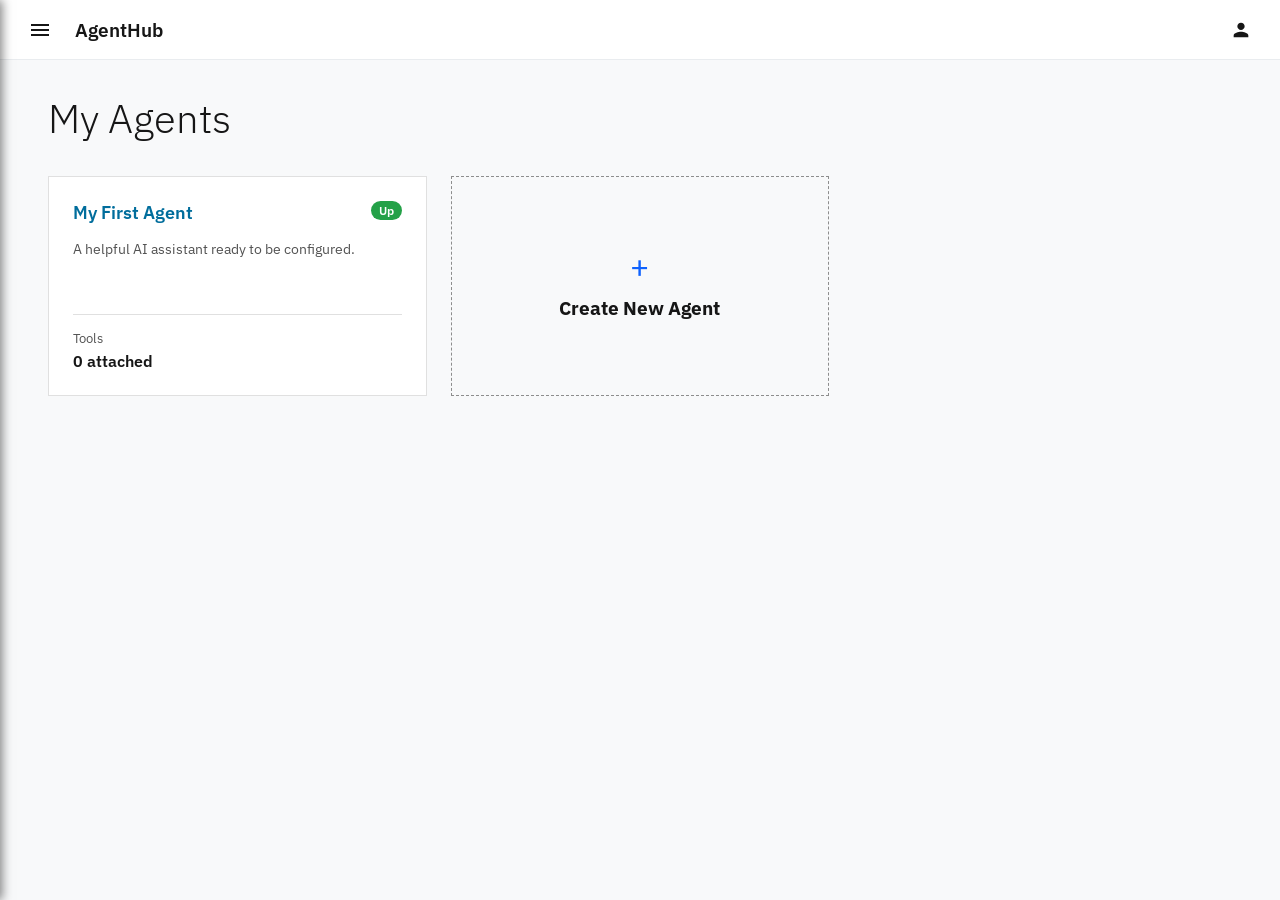
==== commit 8fbff5b0: "feat: Chat history UI, streaming improvements, and RAG enhancements - Add chat history sidebar to Ch" ====
--- a/frontend/index.html
+++ b/frontend/index.html
@@ -52,7 +52,7 @@
             transition: all 0.2s;
             display: flex;
             flex-direction: column;
-            height: 200px;
+            height: 220px;
             position: relative;
         }
 
@@ -138,7 +138,7 @@
             <div class="navbar-right">
                 <!-- Profile Dropdown -->
                 <div class="profile-dropdown" id="profile-dropdown">
-                    <button class="profile-btn" onclick="toggleProfileMenu()" title="Profile">
+                    <button class="profile-btn" onclick="toggleProfileMenu()" title="Profile" type="button">
                         <svg viewBox="0 0 24 24" width="22" height="22" fill="currentColor">
                             <path
                                 d="M12 12c2.21 0 4-1.79 4-4s-1.79-4-4-4-4 1.79-4 4 1.79 4 4 4zm0 2c-2.67 0-8 1.34-8 4v2h16v-2c0-2.66-5.33-4-8-4z">
@@ -182,20 +182,7 @@
                             </svg>
                             API Keys
                         </a>
-                        <div class="profile-menu-item theme-toggle">
-                            <div style="display:flex; align-items:center; gap:10px;">
-                                <svg viewBox="0 0 24 24" width="18" height="18" fill="currentColor">
-                                    <path
-                                        d="M12 3c-4.97 0-9 4.03-9 9s4.03 9 9 9 9-4.03 9-9c0-.46-.04-.92-.1-1.36-.98 1.37-2.58 2.26-4.4 2.26-3.03 0-5.5-2.47-5.5-5.5 0-1.82.89-3.42 2.26-4.4-.44-.06-.9-.1-1.36-.1z">
-                                    </path>
-                                </svg>
-                                Dark Mode
-                            </div>
-                            <label class="theme-switch">
-                                <input type="checkbox" id="theme-checkbox">
-                                <span class="slider"></span>
-                            </label>
-                        </div>
+
                         <div class="profile-menu-divider"></div>
                         <a href="#" class="profile-menu-item logout" onclick="handleLogout()">
                             <svg viewBox="0 0 24 24" width="18" height="18" fill="currentColor">
@@ -227,7 +214,8 @@
         </main>
     </div>
 
-    <script src="js/script.js"></script>
+    <script src="js/modals.js"></script>
+    <script src="js/script.js?v=7"></script>
     <script>
         const API_BASE_URL = 'http://localhost:8000'; // Renamed to avoid conflict if script.js defines API_BASE
         // script.js defines API_BASE, so we can use it.
@@ -274,9 +262,15 @@
                 card.className = 'agent-card';
                 card.onclick = () => window.location.href = `orchestrator.html?agent=${agent.id}`;
                 card.innerHTML = `
-                    <h3>${agent.name}</h3>
-                    <p>${agent.description || "No description provided."}</p>
-                    <div class="arrow">Open &rarr;</div>
+                    <div style="display: flex; justify-content: space-between; align-items: flex-start; margin-bottom: 15px;">
+                        <h3 style="margin: 0; font-size: 1.1rem; color: #006D9C; font-weight: 600;">${agent.name}</h3>
+                        <span style="background: #24a148; color: white; padding: 2px 8px; border-radius: 12px; font-size: 0.75rem; font-weight: 600;">Up</span>
+                    </div>
+                    <p style="color: #525252; font-size: 0.9rem; margin-bottom: 20px; flex: 1;">${agent.description || "No description provided."}</p>
+                    <div style="margin-top: auto; border-top: 1px solid #e0e0e0; padding-top: 15px;">
+                        <div style="font-size: 0.8rem; color: #525252; margin-bottom: 4px;">Tools</div>
+                        <div style="font-size: 1rem; font-weight: 600; color: #161616;">${agent.tools ? agent.tools.length : 0} attached</div>
+                    </div>
                 `;
                 grid.appendChild(card);
             });
--- a/frontend/css/style.css
+++ b/frontend/css/style.css
@@ -1,13 +1,13 @@
 :root {
     /* Professional Light Theme (Default) */
-    --primary-blue: #0f62fe;
-    --primary-hover: #0353e9;
+    --primary-blue: #006D9C;
+    --primary-hover: #00557a;
     --bg-color: #f8f9fa;
     --surface-color: #ffffff;
     --sidebar-bg: #161616;
     --sidebar-text: #f4f4f4;
-    --text-primary: #212529;
-    --text-secondary: #6c757d;
+    --text-primary: #161616;
+    --text-secondary: #525252;
     --border-color: #e9ecef;
     --input-bg: #ffffff;
     --chat-bg: #ffffff;
@@ -367,8 +367,11 @@
 /* Center Config Panel */
 .config-panel {
     background-color: var(--bg-color);
-    padding: 2rem;
-    overflow-y: auto;
+    padding: 0;
+    overflow-y: hidden;
+    /* Let inner content scroll */
+    display: flex;
+    flex-direction: column;
 }
 
 .config-header {
@@ -1209,8 +1212,8 @@
 /* Enhanced Config Panel Styles */
 .config-panel {
     background: linear-gradient(180deg, var(--bg-color) 0%, var(--surface-color) 100%);
-    padding: 2.5rem;
-    overflow-y: auto;
+    padding: 0;
+    overflow-y: hidden;
 }
 
 .config-header {
@@ -2041,4 +2044,756 @@
 .new-chat-btn:hover {
     border-color: var(--primary-blue);
     color: var(--primary-blue);
+}
+
+/* Chat History Sidebar */
+.chat-history-sidebar {
+    width: 260px;
+    background: var(--surface-color);
+    border-right: 1px solid var(--border-color);
+    display: flex;
+    flex-direction: column;
+    height: 100%;
+}
+
+.chat-history-header {
+    padding: 16px;
+    border-bottom: 1px solid var(--border-color);
+    display: flex;
+    justify-content: space-between;
+    align-items: center;
+}
+
+.chat-history-header h3 {
+    font-size: 0.95rem;
+    font-weight: 600;
+    margin: 0;
+    color: var(--text-primary);
+}
+
+.new-chat-icon-btn {
+    background: transparent;
+    border: none;
+    color: var(--text-secondary);
+    cursor: pointer;
+    padding: 4px;
+    border-radius: 4px;
+    display: flex;
+    align-items: center;
+    justify-content: center;
+}
+
+.new-chat-icon-btn:hover {
+    background: var(--input-bg);
+    color: var(--primary-blue);
+}
+
+.chat-session-list {
+    flex: 1;
+    overflow-y: auto;
+    padding: 12px;
+}
+
+.chat-session-item {
+    display: flex;
+    flex-direction: column;
+    padding: 10px 12px;
+    border-radius: 6px;
+    cursor: pointer;
+    transition: all 0.15s;
+    margin-bottom: 4px;
+    border: 1px solid transparent;
+}
+
+.chat-session-item:hover {
+    background: var(--input-bg);
+}
+
+.chat-session-item.active {
+    background: var(--input-bg);
+    border-color: var(--border-color);
+    border-left: 3px solid var(--primary-blue);
+}
+
+.chat-session-title {
+    font-size: 0.9rem;
+    font-weight: 500;
+    color: var(--text-primary);
+    margin-bottom: 4px;
+    white-space: nowrap;
+    overflow: hidden;
+    text-overflow: ellipsis;
+}
+
+.chat-session-meta {
+    display: flex;
+    justify-content: space-between;
+    font-size: 0.75rem;
+    color: var(--text-secondary);
+}
+
+.chat-session-date {
+    font-size: 0.75rem;
+}
+
+.chat-page-layout {
+    display: flex;
+    height: 100%;
+    overflow: hidden;
+}
+
+.chat-interface {
+    flex: 1;
+    display: flex;
+    flex-direction: column;
+    background: var(--bg-color);
+    position: relative;
+}
+
+/* ========================================
+   IBM Watsonx Orchestrate Style
+   ======================================== */
+
+/* Agent Header Bar */
+.agent-header-bar {
+    display: flex;
+    align-items: center;
+    gap: 12px;
+    padding: 16px 24px;
+    border-bottom: 1px solid var(--border-color);
+    background: var(--surface-color);
+}
+
+.agent-icon-box {
+    width: 40px;
+    height: 40px;
+    background: var(--input-bg);
+    border-radius: 8px;
+    display: flex;
+    align-items: center;
+    justify-content: center;
+    color: var(--text-secondary);
+}
+
+.agent-header-bar .editable-name-container {
+    flex: 1;
+    margin-bottom: 0;
+}
+
+.agent-header-bar .agent-name-input {
+    font-size: 1.25rem;
+    font-weight: 600;
+    background: transparent;
+    border: none;
+    color: var(--text-primary);
+    padding: 0;
+    width: auto;
+    min-width: 150px;
+}
+
+.agent-header-bar .agent-name-input:focus {
+    outline: none;
+    box-shadow: none;
+}
+
+.agent-header-bar .edit-icon-btn {
+    opacity: 0.5;
+}
+
+.agent-header-bar .edit-icon-btn:hover {
+    opacity: 1;
+}
+
+.agent-header-actions {
+    display: flex;
+    align-items: center;
+    gap: 8px;
+}
+
+.deploy-btn {
+    background: transparent;
+    border: 1px solid var(--border-color);
+    color: var(--text-primary);
+    padding: 8px 16px;
+    border-radius: 4px;
+    font-size: 0.875rem;
+    font-weight: 500;
+    cursor: pointer;
+    transition: all 0.15s;
+}
+
+.deploy-btn:hover {
+    background: var(--primary-blue);
+    border-color: var(--primary-blue);
+    color: white;
+}
+
+.agent-header-bar .delete-agent-btn {
+    background: transparent;
+    border: none;
+    padding: 8px;
+    color: var(--text-secondary);
+    cursor: pointer;
+    border-radius: 4px;
+}
+
+.agent-header-bar .delete-agent-btn:hover {
+    background: var(--input-bg);
+    color: var(--text-primary);
+}
+
+/* Watsonx Layout - Vertical Tabs + Content */
+.watsonx-layout {
+    display: flex;
+    flex: 1;
+    overflow: hidden;
+}
+
+/* Vertical Config Tabs */
+.config-tabs {
+    display: flex;
+    flex-direction: column;
+    width: 140px;
+    min-width: 140px;
+    background: var(--surface-color);
+    border-right: 1px solid var(--border-color);
+    padding: 16px 0;
+}
+
+.config-tab {
+    display: block;
+    width: 100%;
+    padding: 12px 20px;
+    background: transparent;
+    border: none;
+    border-left: 3px solid transparent;
+    text-align: left;
+    font-size: 0.9rem;
+    font-weight: 500;
+    color: var(--text-secondary);
+    cursor: pointer;
+    transition: all 0.15s;
+}
+
+.config-tab:hover {
+    background: var(--input-bg);
+    color: var(--text-primary);
+}
+
+.config-tab.active {
+    border-left-color: var(--primary-blue);
+    color: var(--text-primary);
+    background: var(--input-bg);
+    font-weight: 600;
+}
+
+/* Tab Content Area */
+.config-content {
+    flex: 1;
+    overflow-y: auto;
+    padding: 24px 32px;
+    background: var(--bg-color);
+    scroll-behavior: smooth;
+}
+
+.tab-panel {
+    display: block;
+    margin-bottom: 40px;
+}
+
+/* .tab-panel.active {
+    display: block;
+} */
+
+/* Section Block */
+.section-block {
+    background: var(--surface-color);
+    border: 1px solid var(--border-color);
+    border-radius: 8px;
+    padding: 20px 24px;
+    margin-bottom: 20px;
+}
+
+.section-header-row {
+    display: flex;
+    align-items: flex-start;
+    justify-content: space-between;
+    margin-bottom: 16px;
+}
+
+.section-header-row h3 {
+    font-size: 1rem;
+    font-weight: 600;
+    color: var(--text-primary);
+    margin: 0 0 4px 0;
+}
+
+.section-hint {
+    font-size: 0.85rem;
+    color: var(--text-secondary);
+    margin: 0 0 16px 0;
+    line-height: 1.4;
+}
+
+.section-block textarea {
+    width: 100%;
+    padding: 12px;
+    border: 1px solid var(--border-color);
+    border-radius: 6px;
+    background: var(--input-bg);
+    color: var(--text-primary);
+    font-size: 0.9rem;
+    font-family: inherit;
+    resize: vertical;
+    transition: border-color 0.15s;
+}
+
+.section-block textarea:focus {
+    outline: none;
+    border-color: var(--primary-blue);
+}
+
+/* Add Item Button (IBM Style) */
+.add-item-btn {
+    display: inline-flex;
+    align-items: center;
+    gap: 6px;
+    padding: 8px 14px;
+    background: transparent;
+    border: 1px solid var(--primary-blue);
+    color: var(--primary-blue);
+    font-size: 0.85rem;
+    font-weight: 500;
+    border-radius: 4px;
+    cursor: pointer;
+    transition: all 0.15s;
+}
+
+.add-item-btn:hover {
+    background: var(--primary-blue);
+    color: white;
+}
+
+.add-item-btn.inline {
+    border-radius: 0 4px 4px 0;
+}
+
+.item-count {
+    font-size: 0.85rem;
+    color: var(--text-secondary);
+    padding: 6px 12px;
+    background: var(--input-bg);
+    border-radius: 4px;
+}
+
+/* Tool List (IBM Style) */
+.tool-list {
+    margin-top: 16px;
+}
+
+.tool-item {
+    display: flex;
+    align-items: center;
+    gap: 12px;
+    padding: 14px 16px;
+    background: var(--input-bg);
+    border: 1px solid var(--border-color);
+    border-radius: 6px;
+    margin-bottom: 8px;
+    transition: all 0.15s;
+}
+
+.tool-item:hover {
+    border-color: var(--text-secondary);
+}
+
+.tool-item-icon {
+    width: 36px;
+    height: 36px;
+    background: var(--surface-color);
+    border: 1px solid var(--border-color);
+    border-radius: 6px;
+    display: flex;
+    align-items: center;
+    justify-content: center;
+    color: var(--text-secondary);
+}
+
+.tool-item-info {
+    flex: 1;
+    min-width: 0;
+}
+
+.tool-item-name {
+    display: block;
+    font-size: 0.9rem;
+    font-weight: 500;
+    color: var(--text-primary);
+    margin-bottom: 2px;
+}
+
+.tool-item-desc {
+    display: block;
+    font-size: 0.8rem;
+    color: var(--text-secondary);
+}
+
+.tool-item-menu {
+    background: transparent;
+    border: none;
+    padding: 6px;
+    color: var(--text-secondary);
+    cursor: pointer;
+    border-radius: 4px;
+}
+
+.tool-item-menu:hover {
+    background: var(--surface-color);
+    color: var(--text-primary);
+}
+
+/* URL Input Group with IBM Style */
+.url-input-group {
+    display: flex;
+    margin-top: 16px;
+}
+
+.url-input-group input {
+    flex: 1;
+    padding: 10px 14px;
+    border: 1px solid var(--border-color);
+    border-right: none;
+    border-radius: 4px 0 0 4px;
+    background: var(--input-bg);
+    color: var(--text-primary);
+    font-size: 0.9rem;
+}
+
+.url-input-group input:focus {
+    outline: none;
+    border-color: var(--primary-blue);
+}
+
+/* Upload Area - Cleaner Style */
+.upload-area {
+    border: 1px dashed var(--border-color);
+    border-radius: 6px;
+    padding: 32px 20px;
+    text-align: center;
+    cursor: pointer;
+    transition: all 0.15s;
+    background: var(--input-bg);
+}
+
+.upload-area:hover {
+    border-color: var(--primary-blue);
+    background: rgba(15, 98, 254, 0.02);
+}
+
+.upload-area .upload-icon {
+    color: var(--text-secondary);
+    opacity: 0.5;
+    margin-bottom: 12px;
+}
+
+.upload-area p {
+    margin: 4px 0;
+    color: var(--text-secondary);
+    font-size: 0.9rem;
+}
+
+.upload-area .upload-link {
+    color: var(--primary-blue);
+    font-weight: 500;
+}
+
+/* Config Panel adjustments */
+.config-panel {
+    display: flex;
+    flex-direction: column;
+    overflow: hidden;
+}
+
+/* ==================== Chat Page Redesign ==================== */
+.chat-page-layout {
+    display: flex;
+    height: 100%;
+    overflow: hidden;
+}
+
+.chat-interface {
+    flex: 1;
+    display: flex;
+    flex-direction: column;
+    background: var(--bg-color);
+    position: relative;
+}
+
+.agent-sidebar-right {
+    width: 320px;
+    background: var(--surface-color);
+    border-left: 1px solid var(--border-color);
+    display: flex;
+    flex-direction: column;
+    z-index: 10;
+}
+
+.sidebar-header {
+    padding: 1.5rem;
+    border-bottom: 1px solid var(--border-color);
+}
+
+.sidebar-header h3 {
+    font-size: 1rem;
+    font-weight: 600;
+    color: var(--text-primary);
+    margin: 0;
+}
+
+.agent-list-right {
+    flex: 1;
+    overflow-y: auto;
+    padding: 1rem;
+    display: flex;
+    flex-direction: column;
+    gap: 0.75rem;
+}
+
+.agent-card-item {
+    display: flex;
+    align-items: center;
+    gap: 12px;
+    padding: 12px;
+    background: var(--input-bg);
+    border: 1px solid var(--border-color);
+    border-radius: 10px;
+    cursor: pointer;
+    transition: all 0.2s;
+}
+
+.agent-card-item:hover {
+    border-color: var(--primary-blue);
+    transform: translateY(-2px);
+    box-shadow: 0 4px 12px rgba(0, 0, 0, 0.05);
+}
+
+.agent-card-item.active {
+    border-color: var(--primary-blue);
+    background: rgba(0, 109, 156, 0.05);
+}
+
+.agent-avatar-small {
+    width: 40px;
+    height: 40px;
+    border-radius: 8px;
+    background: var(--primary-blue);
+    color: white;
+    display: flex;
+    align-items: center;
+    justify-content: center;
+    font-weight: 600;
+    font-size: 1.1rem;
+    flex-shrink: 0;
+}
+
+.agent-info {
+    flex: 1;
+    min-width: 0;
+}
+
+.agent-name {
+    font-weight: 600;
+    font-size: 0.95rem;
+    color: var(--text-primary);
+    margin-bottom: 2px;
+    white-space: nowrap;
+    overflow: hidden;
+    text-overflow: ellipsis;
+}
+
+.agent-desc {
+    font-size: 0.8rem;
+    color: var(--text-secondary);
+    white-space: nowrap;
+    overflow: hidden;
+    text-overflow: ellipsis;
+}
+
+.agent-status {
+    width: 8px;
+    height: 8px;
+    border-radius: 50%;
+    background: #e0e0e0;
+}
+
+.agent-card-item.active .agent-status {
+    background: #24a148;
+    box-shadow: 0 0 6px rgba(36, 161, 72, 0.4);
+}
+
+.no-agents {
+    text-align: center;
+    color: var(--text-secondary);
+    margin-top: 2rem;
+}
+
+/* Chat Interface Adjustments */
+.chat-interface .chat-header {
+    background: var(--surface-color);
+    border-bottom: 1px solid var(--border-color);
+    padding: 1rem 1.5rem;
+}
+
+.chat-interface .chat-history {
+    background: var(--bg-color);
+}
+
+.chat-interface .chat-input-area {
+    background: var(--surface-color);
+    border-top: 1px solid var(--border-color);
+    padding: 1.5rem;
+}
+
+.empty-state-icon {
+    margin-bottom: 1rem;
+    color: var(--text-secondary);
+}
+
+.agent-avatar-large {
+    width: 64px;
+    height: 64px;
+    border-radius: 16px;
+    background: var(--primary-blue);
+    color: white;
+    display: flex;
+    align-items: center;
+    justify-content: center;
+    font-size: 2rem;
+    font-weight: 600;
+    margin: 0 auto 1.5rem auto;
+    box-shadow: 0 8px 24px rgba(0, 109, 156, 0.25);
+}
+
+/* Add Tool Modal Styles */
+.tool-list-modal {
+    display: flex;
+    flex-direction: column;
+    gap: 10px;
+    max-height: 400px;
+    overflow-y: auto;
+}
+
+.tool-item-modal {
+    display: flex;
+    align-items: center;
+    gap: 12px;
+    padding: 12px;
+    background: var(--input-bg);
+    border: 1px solid var(--border-color);
+    border-radius: 8px;
+    transition: all 0.2s;
+}
+
+.tool-item-modal:hover {
+    border-color: var(--primary-blue);
+    transform: translateY(-1px);
+    box-shadow: 0 4px 12px rgba(0, 0, 0, 0.05);
+}
+
+.add-tool-btn {
+    background: var(--primary-blue);
+    color: white;
+    border: none;
+    padding: 6px 14px;
+    border-radius: 4px;
+    font-size: 0.85rem;
+    font-weight: 500;
+    cursor: pointer;
+    transition: all 0.2s;
+}
+
+box-shadow: 0 2px 8px rgba(0, 109, 156, 0.3);
+}
+
+.btn-secondary {
+    background: transparent;
+    border: 1px solid var(--border-color);
+    color: var(--text-primary);
+    padding: 8px 16px;
+    border-radius: 4px;
+    font-size: 0.85rem;
+    font-weight: 500;
+    cursor: pointer;
+    transition: all 0.2s;
+}
+
+.btn-secondary:hover {
+    background: var(--input-bg);
+    border-color: var(--text-secondary);
+}
+
+/* Streaming UI Enhancements */
+.reasoning-content {
+    background: var(--input-bg);
+    padding: 10px;
+    border-radius: 6px;
+    font-family: monospace;
+    font-size: 0.85rem;
+    color: var(--text-secondary);
+    margin-bottom: 10px;
+    white-space: pre-wrap;
+    border-left: 3px solid var(--primary-blue);
+    display: none;
+    /* Hidden by default */
+}
+
+.sources-container {
+    margin-top: 8px;
+    display: flex;
+    flex-wrap: wrap;
+    gap: 6px;
+    align-items: center;
+}
+
+.sources-label {
+    font-size: 0.75rem;
+    color: var(--text-secondary);
+    font-weight: 500;
+    margin-right: 4px;
+}
+
+.source-pill {
+    background: var(--surface-color);
+    border: 1px solid var(--border-color);
+    padding: 2px 8px;
+    border-radius: 12px;
+    font-size: 0.75rem;
+    color: var(--text-secondary);
+    cursor: help;
+}
+
+/* Typing Cursor Effect */
+.message-text::after {
+    content: '▋';
+    display: inline-block;
+    vertical-align: bottom;
+    animation: blink 1s step-start infinite;
+    color: var(--primary-blue);
+    opacity: 0;
+}
+
+.message.assistant:last-child .message-text:not(:empty)::after {
+    opacity: 1;
+    /* Only show on the very last message if it's assistant */
+}
+
+/* Only show cursor when streaming is active (we can toggle a class on the message container) */
+.message.streaming .message-text::after {
+    opacity: 1;
+}
+
+@keyframes blink {
+    50% {
+        opacity: 0;
+    }
 }
